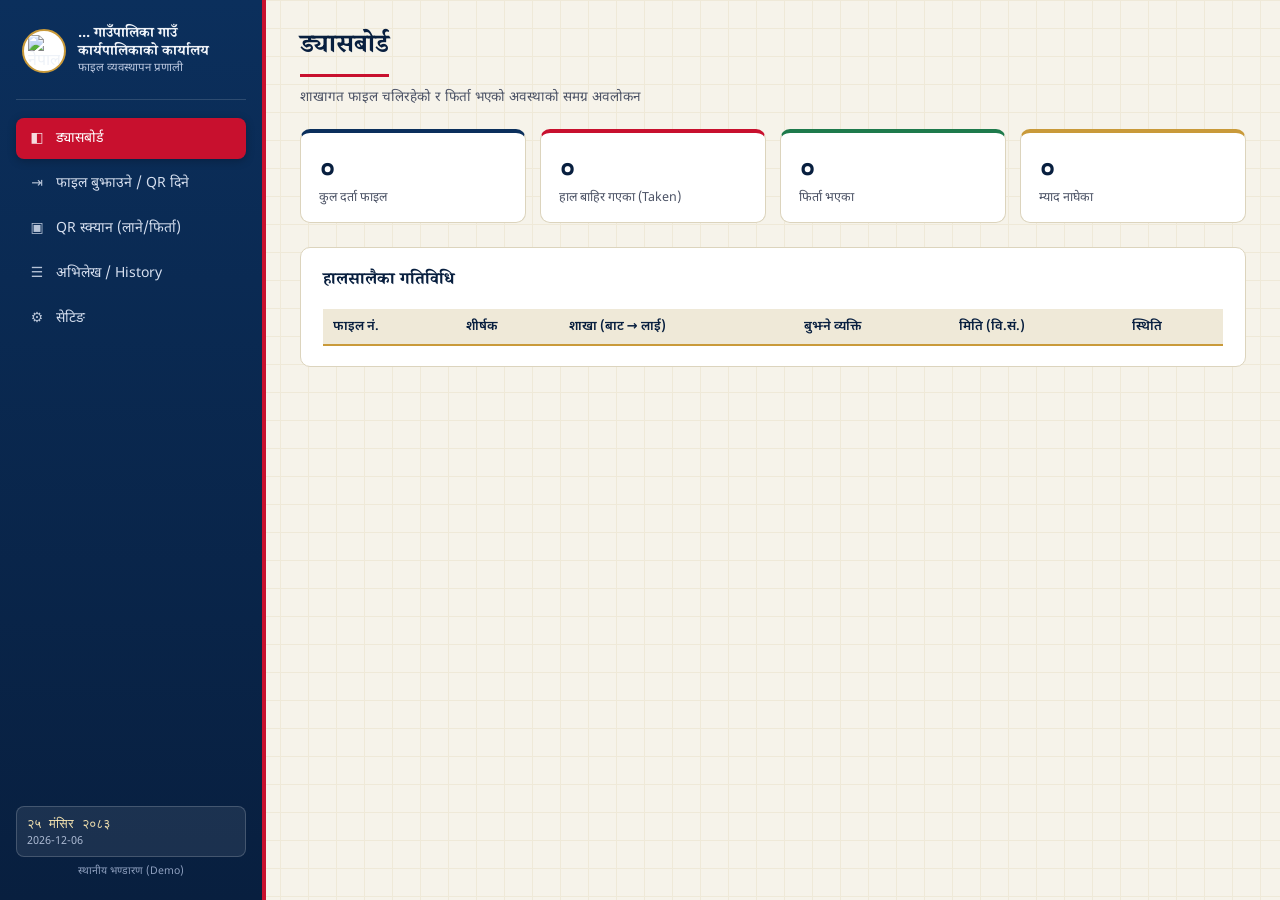
==== index.html @ 173d4f62 "Add files via upload" ====
<!DOCTYPE html>
<html lang="ne">
<head>
<meta charset="UTF-8">
<meta name="viewport" content="width=device-width, initial-scale=1.0">
<title>फाइल व्यवस्थापन प्रणाली | गाउँपालिका</title>
<link rel="preconnect" href="https://fonts.googleapis.com">
<link href="https://fonts.googleapis.com/css2?family=Noto+Sans+Devanagari:wght@400;500;600;700;800&family=Noto+Serif+Devanagari:wght@600;700&family=JetBrains+Mono:wght@400;500&display=swap" rel="stylesheet">
<link rel="stylesheet" href="style.css">
<!-- QR generate -->
<script src="https://cdn.jsdelivr.net/npm/qrcode@1.5.3/build/qrcode.min.js"></script>
<!-- QR scan (camera) -->
<script src="https://unpkg.com/html5-qrcode@2.3.8/html5-qrcode.min.js"></script>
<!-- Firebase (v9 compat, easy to plug-and-play) -->
<script src="https://www.gstatic.com/firebasejs/10.13.0/firebase-app-compat.js"></script>
<script src="https://www.gstatic.com/firebasejs/10.13.0/firebase-firestore-compat.js"></script>
<script src="https://www.gstatic.com/firebasejs/10.13.0/firebase-auth-compat.js"></script>
</head>
<body>

<div class="app-shell">

  <!-- ===== SIDEBAR ===== -->
  <aside class="sidebar">
    <div class="brand">
      <div class="brand-emblem" id="officeLogoWrap">
        <img id="officeLogoImg" src="assets/nepal-emblem.svg" alt="नेपाल सरकार निशान">
      </div>
      <div class="brand-text">
        <span class="brand-office" id="officeNameLabel">... गाउँपालिका</span>
        <span class="brand-sub">फाइल व्यवस्थापन प्रणाली</span>
      </div>
    </div>

    <nav class="nav">
      <button class="nav-item active" data-view="dashboard">
        <span class="nav-ico">◧</span> ड्यासबोर्ड
      </button>
      <button class="nav-item" data-view="issue">
        <span class="nav-ico">⇥</span> फाइल बुझाउने / QR दिने
      </button>
      <button class="nav-item" data-view="scan">
        <span class="nav-ico">▣</span> QR स्क्यान (लाने/फिर्ता)
      </button>
      <button class="nav-item" data-view="records">
        <span class="nav-ico">☰</span> अभिलेख / History
      </button>
      <button class="nav-item" data-view="settings">
        <span class="nav-ico">⚙</span> सेटिङ
      </button>
    </nav>

    <div class="sidebar-foot">
      <div class="date-chip">
        <span class="bs-date" id="bsDateNow">-</span>
        <span class="ad-date" id="adDateNow">-</span>
      </div>
      <div class="storage-note" id="backendBadge">स्थानीय भण्डारण (Demo)</div>
    </div>
  </aside>

  <!-- ===== MAIN ===== -->
  <main class="main">

    <!-- DASHBOARD -->
    <section class="view active" id="view-dashboard">
      <header class="view-head">
        <h1>ड्यासबोर्ड</h1>
        <p>शाखागत फाइल चलिरहेको र फिर्ता भएको अवस्थाको समग्र अवलोकन</p>
      </header>

      <div class="stat-grid" id="statGrid"></div>

      <div class="panel">
        <div class="panel-head">
          <h2>हालसालैका गतिविधि</h2>
        </div>
        <div class="table-wrap">
          <table class="data-table" id="recentTable">
            <thead>
              <tr>
                <th>फाइल नं.</th><th>शीर्षक</th><th>शाखा (बाट → लाई)</th><th>बुझ्ने व्यक्ति</th><th>मिति (वि.सं.)</th><th>स्थिति</th>
              </tr>
            </thead>
            <tbody></tbody>
          </table>
        </div>
      </div>
    </section>

    <!-- ISSUE FILE -->
    <section class="view" id="view-issue">
      <header class="view-head">
        <h1>फाइल बुझाउने र QR उत्पन्न गर्ने</h1>
        <p>फाइल विवरण भरेर बुझाउने बित्तिकै एउटा अद्वितीय QR कोड बन्छ, जुन बुझ्नेले फाइलसँगै बोक्नुपर्छ।</p>
      </header>

      <form class="panel form-grid" id="issueForm">
        <div class="f-field">
          <label>कार्यालयको नाम</label>
          <input type="text" id="f_office" readonly>
        </div>
        <div class="f-field">
          <label>पठाउने शाखा (बाट) *</label>
          <select id="f_fromBranch" required></select>
        </div>
        <div class="f-field">
          <label>बुझाउने शाखा (लाई) *</label>
          <select id="f_toBranch" required></select>
        </div>
        <div class="f-field">
          <label>फाइल / कागजातको शीर्षक *</label>
          <input type="text" id="f_title" placeholder="जस्तै: जग्गा नामसारी सिफारिस फाइल" required>
        </div>
        <div class="f-field">
          <label>फाइल दर्ता नं. / प.सं.</label>
          <input type="text" id="f_regno" placeholder="जस्तै: च.नं. १२३/०८२-८३">
        </div>
        <div class="f-field">
          <label>वर्ग (Category) *</label>
          <select id="f_category" required></select>
        </div>
        <div class="f-field">
          <label>बुझ्ने व्यक्तिको नाम *</label>
          <input type="text" id="f_carrierName" placeholder="पुरा नाम" required>
        </div>
        <div class="f-field">
          <label>बुझ्ने व्यक्तिको किसिम *</label>
          <select id="f_carrierType" required>
            <option value="कर्मचारी">कर्मचारी</option>
            <option value="जनप्रतिनिधि">जनप्रतिनिधि</option>
            <option value="संघसंस्था">संघसंस्था</option>
            <option value="सेवाग्राही">सेवाग्राही / अन्य</option>
          </select>
        </div>
        <div class="f-field">
          <label>सम्पर्क नं.</label>
          <input type="text" id="f_carrierContact" placeholder="98XXXXXXXX">
        </div>
        <div class="f-field">
          <label>फाइल बुझाउने कर्मचारी (Handover गर्ने)</label>
          <input type="text" id="f_handedBy" placeholder="शाखाबाट फाइल दिने कर्मचारीको नाम">
        </div>
        <div class="f-field">
          <label>फिर्ता बुझाउने अन्तिम मिति (अपेक्षित)</label>
          <input type="date" id="f_dueDate">
        </div>
        <div class="f-field span-2">
          <label>कैफियत</label>
          <textarea id="f_remark" rows="2" placeholder="थप विवरण भए यहाँ लेख्नुहोस्"></textarea>
        </div>

        <div class="f-field span-2 photo-field">
          <label>📷 फाइलको फ्रन्ट पेज फोटो <span class="tag-reco">सिफारिस — फिर्ता हुँदा स्वतः चिन्नका लागि</span></label>
          <input type="file" id="f_frontPhoto" accept="image/*" capture="environment">
          <p class="muted">यो फोटो खिचेमा, फिर्ता गर्दा QR नभए पनि मोबाइलबाट फेरि सोही फ्रन्ट पेज खिचेर प्रणालीले स्वतः फाइल पत्ता लगाउन सक्छ।</p>
          <div class="photo-preview hidden" id="frontPhotoPreview"><img id="frontPhotoImg" alt="फ्रन्ट पेज पूर्वावलोकन"></div>
        </div>

        <div class="f-actions span-2">
          <button type="submit" class="btn btn-primary">फाइल दर्ता गरी QR बनाउने</button>
          <button type="reset" class="btn btn-ghost">खाली गर्ने</button>
        </div>
      </form>

      <div class="panel qr-result hidden" id="qrResultPanel">
        <div class="panel-head"><h2>QR कोड तयार भयो</h2></div>
        <div class="qr-result-body">
          <div class="qr-card" id="qrCardPrint">
            <div class="qr-card-top">
              <img src="assets/nepal-emblem.svg" class="qr-card-emblem" alt="">
              <div>
                <div class="qr-card-office" id="qrOffice">-</div>
                <div class="qr-card-title">फाइल ट्र्याकिङ पर्ची</div>
              </div>
            </div>
            <canvas id="qrCanvas"></canvas>
            <div class="qr-card-meta" id="qrMeta"></div>
          </div>
          <div class="qr-actions">
            <button class="btn btn-primary" id="btnPrintQr">प्रिन्ट / डाउनलोड</button>
            <button class="btn btn-ghost" id="btnNewIssue">नयाँ फाइल बुझाउने</button>
          </div>
        </div>
      </div>
    </section>

    <!-- SCAN -->
    <section class="view" id="view-scan">
      <header class="view-head">
        <h1>QR स्क्यान गर्ने</h1>
        <p>फाइल लाँदा वा फिर्ता ल्याउँदा QR स्क्यान गरेर स्वतः लग राख्नुहोस्।</p>
      </header>

      <div class="panel mobile-promo">
        <div class="mobile-promo-text">
          <h2>📱 मोबाइलबाट स्क्यान गर्ने</h2>
          <p>शाखामा गएर फाइल बुझ्दा/फिर्ता गर्दा मोबाइल फोनबाट सिधै स्क्यान गर्न यो लिङ्क खोल्नुहोस्, वा छेउको QR मोबाइलको क्यामेराले स्क्यान गर्नुहोस्।</p>
          <a href="scan.html" target="_blank" class="btn btn-primary">मोबाइल स्क्यान पृष्ठ खोल्ने ↗</a>
          <p class="muted" style="margin-top:8px;">⚠️ धेरै यन्त्र/शाखाबाट एउटै अभिलेख हेर्न चाहनुहुन्छ भने <b>Firebase</b> जडान अनिवार्य छ (Settings मा नोट हेर्नुहोस्) — नत्र प्रत्येक यन्त्रको आ-आफ्नै स्थानीय डेटा हुन्छ।</p>
        </div>
        <div class="mobile-promo-qr">
          <canvas id="mobileLinkQr"></canvas>
          <span>यो QR स्क्यान गरी मोबाइलमा खोल्नुहोस्</span>
        </div>
      </div>

      <div class="panel scan-panel">
        <div class="scan-mode-toggle">
          <button class="chip active" data-mode="taken">फाइल लगेको (Taken)</button>
          <button class="chip" data-mode="returned">फाइल फिर्ता (Returned)</button>
        </div>
        <div id="qr-reader" class="qr-reader-box"></div>
        <div class="scan-manual">
          <label>वा फाइल ID म्यानुअल रूपमा लेख्नुहोस्</label>
          <div class="manual-row">
            <input type="text" id="manualFileId" placeholder="जस्तै: FTS-2083-0001">
            <button class="btn btn-primary" id="btnManualScan">पुष्टि गर्ने</button>
          </div>
        </div>
        <div class="scan-feedback" id="scanFeedback"></div>
      </div>
    </section>

    <!-- RECORDS -->
    <section class="view" id="view-records">
      <header class="view-head">
        <h1>अभिलेख / History</h1>
        <p>सबै फाइल आवागमनको पूर्ण अभिलेख — शाखा, वर्ग, मिति र व्यक्ति अनुसार फिल्टर गर्न मिल्ने।</p>
      </header>

      <div class="panel">
        <div class="filters">
          <select id="filterBranch"><option value="">सबै शाखा</option></select>
          <select id="filterCategory"><option value="">सबै वर्ग</option></select>
          <select id="filterStatus">
            <option value="">सबै स्थिति</option>
            <option value="issued">बुझाइएको</option>
            <option value="taken">लगेको</option>
            <option value="returned">फिर्ता भएको</option>
          </select>
          <input type="text" id="filterSearch" placeholder="शीर्षक / नाम / फाइल ID खोज्नुहोस्">
          <button class="btn btn-ghost" id="btnExportCsv">CSV निकाल्ने</button>
        </div>
        <div class="table-wrap">
          <table class="data-table" id="recordsTable">
            <thead>
              <tr>
                <th>फाइल ID</th><th>शीर्षक</th><th>वर्ग</th><th>शाखा (बाट→लाई)</th>
                <th>बुझ्ने</th><th>किसिम</th><th>बुझाउने कर्मचारी</th>
                <th>दिएको मिति</th><th>लगेको मिति</th><th>फिर्ता मिति</th><th>स्थिति</th>
              </tr>
            </thead>
            <tbody></tbody>
          </table>
        </div>
      </div>
    </section>

    <!-- SETTINGS -->
    <section class="view" id="view-settings">
      <header class="view-head">
        <h1>सेटिङ</h1>
        <p>कार्यालय, शाखा, वर्ग र ब्याकअप/Firebase सम्बन्धी व्यवस्थापन</p>
      </header>

      <div class="settings-grid">

        <div class="panel">
          <div class="panel-head"><h2>कार्यालय विवरण</h2></div>
          <div class="f-field">
            <label>कार्यालयको पुरा नाम</label>
            <input type="text" id="s_officeName" placeholder="जस्तै: xxxx गाउँपालिका गाउँ कार्यपालिकाको कार्यालय">
          </div>
          <div class="f-field">
            <label>ठेगाना (जिल्ला, प्रदेश)</label>
            <input type="text" id="s_officeAddress" placeholder="जस्तै: ...जिल्ला, बागमती प्रदेश">
          </div>
          <div class="f-field">
            <label>कार्यालयको लोगो (राखेमा निशानको सट्टा देखिनेछ)</label>
            <input type="file" id="s_officeLogo" accept="image/*">
          </div>
          <button class="btn btn-primary" id="btnSaveOffice">सुरक्षित गर्ने</button>
        </div>

        <div class="panel">
          <div class="panel-head"><h2>शाखाहरू</h2></div>
          <div class="list-add-row">
            <input type="text" id="newBranchInput" placeholder="नयाँ शाखाको नाम, जस्तै: प्रशासन शाखा">
            <button class="btn btn-primary" id="btnAddBranch">थप्ने</button>
          </div>
          <ul class="tag-list" id="branchList"></ul>
        </div>

        <div class="panel">
          <div class="panel-head"><h2>वर्ग (Category)</h2></div>
          <div class="list-add-row">
            <input type="text" id="newCategoryInput" placeholder="जस्तै: सिफारिस, बजेट, अदालत मुद्दा">
            <button class="btn btn-primary" id="btnAddCategory">थप्ने</button>
          </div>
          <ul class="tag-list" id="categoryList"></ul>
        </div>

        <div class="panel">
          <div class="panel-head"><h2>डेटा भण्डारण (Storage / Firebase)</h2></div>
          <p class="muted">हाल यो Demo ब्राउजरको स्थानीय भण्डारण (localStorage) प्रयोग गर्दैछ। वास्तविक प्रयोगका लागि <code>firebase-config.js</code> मा आफ्नो Firebase Project को config राखेर <code>USE_FIREBASE = true</code> गर्नुहोस्। थप विवरण README.md मा छ।</p>
          <div class="f-field">
            <label>ब्याकअप निकाल्ने (JSON)</label>
            <button class="btn btn-ghost" id="btnBackupJson">पूरा डेटा डाउनलोड गर्ने</button>
          </div>
          <div class="f-field">
            <label>ब्याकअप फर्काउने (JSON Import)</label>
            <input type="file" id="s_restoreFile" accept="application/json">
          </div>
        </div>

      </div>
    </section>

  </main>
</div>

<div class="toast" id="toast"></div>

<script src="bs-date.js"></script>
<script src="image-match.js"></script>
<script src="firebase-config.js"></script>
<script src="app.js"></script>
</body>
</html>
---- style.css ----
:root{
  --navy:#0b2f5c;
  --navy-deep:#081f3f;
  --crimson:#c8102e;
  --crimson-deep:#9c0c23;
  --gold:#c99a3a;
  --paper:#f6f3ea;
  --paper-2:#efe9d8;
  --ink:#1c2230;
  --ink-soft:#4b5265;
  --line:#dcd4bd;
  --ok:#1e7a4c;
  --warn:#b8791a;
  --danger:#b3261e;
  --radius:10px;
  --font-head:'Noto Serif Devanagari', 'Noto Sans Devanagari', serif;
  --font-body:'Noto Sans Devanagari', system-ui, sans-serif;
  --font-mono:'JetBrains Mono', monospace;
}

*{box-sizing:border-box;}
html,body{margin:0;padding:0;}
body{
  font-family:var(--font-body);
  background:var(--paper);
  color:var(--ink);
  background-image:
    linear-gradient(var(--paper-2) 1px, transparent 1px),
    linear-gradient(90deg, var(--paper-2) 1px, transparent 1px);
  background-size:28px 28px;
}

.app-shell{display:flex; min-height:100vh;}

/* ===== SIDEBAR ===== */
.sidebar{
  width:266px; flex-shrink:0;
  background:linear-gradient(180deg,var(--navy) 0%, var(--navy-deep) 100%);
  color:#eef2f8;
  display:flex; flex-direction:column;
  padding:22px 16px;
  position:sticky; top:0; height:100vh;
  border-right:4px solid var(--crimson);
}
.brand{display:flex; align-items:center; gap:12px; padding:4px 6px 22px; border-bottom:1px solid rgba(255,255,255,0.14); margin-bottom:18px;}
.brand-emblem{width:44px; height:44px; border-radius:50%; background:#fff; display:flex; align-items:center; justify-content:center; flex-shrink:0; border:2px solid var(--gold); overflow:hidden;}
.brand-emblem img{width:32px; height:32px; object-fit:contain;}
.brand-text{display:flex; flex-direction:column; line-height:1.25;}
.brand-office{font-family:var(--font-head); font-weight:700; font-size:14.5px;}
.brand-sub{font-size:11.5px; color:#b9c6de;}

.nav{display:flex; flex-direction:column; gap:4px; flex:1;}
.nav-item{
  display:flex; align-items:center; gap:10px;
  background:transparent; border:none; color:#d6dfef;
  padding:11px 12px; border-radius:8px; font-family:var(--font-body);
  font-size:14px; cursor:pointer; text-align:left;
}
.nav-item .nav-ico{width:18px; text-align:center; opacity:.85;}
.nav-item:hover{background:rgba(255,255,255,0.08);}
.nav-item.active{background:var(--crimson); color:#fff; box-shadow:0 2px 8px rgba(0,0,0,.25);}

.sidebar-foot{margin-top:16px; display:flex; flex-direction:column; gap:8px;}
.date-chip{
  background:rgba(255,255,255,0.08); border:1px solid rgba(255,255,255,0.18);
  border-radius:8px; padding:8px 10px; display:flex; flex-direction:column; gap:2px;
}
.bs-date{font-family:var(--font-mono); font-size:13px; color:#f4e3b0;}
.ad-date{font-size:11px; color:#a8b6cf;}
.storage-note{font-size:10.5px; color:#8fa0bf; text-align:center;}

/* ===== MAIN ===== */
.main{flex:1; padding:28px 34px; max-width:1180px;}
.view{display:none;}
.view.active{display:block; animation:fadeIn .25s ease;}
@keyframes fadeIn{from{opacity:0; transform:translateY(4px);} to{opacity:1; transform:translateY(0);}}

.view-head h1{
  font-family:var(--font-head); font-size:26px; margin:0 0 4px; color:var(--navy-deep);
  border-bottom:3px solid var(--crimson); display:inline-block; padding-bottom:6px;
}
.view-head p{color:var(--ink-soft); font-size:13.5px; margin:8px 0 22px;}

/* stat cards */
.stat-grid{display:grid; grid-template-columns:repeat(4,1fr); gap:14px; margin-bottom:24px;}
.stat-card{
  background:#fff; border:1px solid var(--line); border-radius:var(--radius);
  padding:16px 18px; border-top:4px solid var(--navy);
}
.stat-card.crimson{border-top-color:var(--crimson);}
.stat-card.gold{border-top-color:var(--gold);}
.stat-card.ok{border-top-color:var(--ok);}
.stat-card .num{font-family:var(--font-mono); font-size:28px; font-weight:600; color:var(--navy-deep);}
.stat-card .lbl{font-size:12.5px; color:var(--ink-soft); margin-top:4px;}

/* panel */
.panel{
  background:#fff; border:1px solid var(--line); border-radius:var(--radius);
  padding:20px 22px; margin-bottom:20px;
}
.panel-head h2{font-family:var(--font-head); font-size:17px; margin:0 0 14px; color:var(--navy-deep);}

/* table */
.table-wrap{overflow-x:auto;}
.data-table{width:100%; border-collapse:collapse; font-size:13px;}
.data-table th{
  text-align:left; background:var(--paper-2); color:var(--navy-deep);
  padding:9px 10px; font-family:var(--font-body); font-weight:600;
  border-bottom:2px solid var(--gold); white-space:nowrap;
}
.data-table td{padding:9px 10px; border-bottom:1px solid var(--line); white-space:nowrap;}
.data-table td.mono{font-family:var(--font-mono);}
.data-table tbody tr:hover{background:#faf7ee;}
.status-pill{padding:3px 9px; border-radius:20px; font-size:11.5px; font-weight:600;}
.status-issued{background:#fdf1de; color:var(--warn);}
.status-taken{background:#fde8e6; color:var(--danger);}
.status-returned{background:#e4f4ea; color:var(--ok);}

/* form */
.form-grid{display:grid; grid-template-columns:1fr 1fr; gap:16px 20px;}
.f-field{display:flex; flex-direction:column; gap:6px;}
.f-field.span-2{grid-column:1/-1;}
.f-field label{font-size:12.5px; font-weight:600; color:var(--ink-soft);}
input[type=text], input[type=date], input[type=file], select, textarea{
  font-family:var(--font-body); font-size:14px; padding:9px 11px;
  border:1px solid var(--line); border-radius:7px; background:#fdfcf8; color:var(--ink);
}
input:focus, select:focus, textarea:focus{outline:2px solid var(--navy); outline-offset:1px;}
.f-actions{display:flex; gap:12px; margin-top:6px;}
.photo-field .tag-reco{font-size:10.5px; font-weight:600; color:var(--crimson); background:#fde8e6; padding:2px 7px; border-radius:10px; margin-left:6px;}
.photo-preview{margin-top:8px;}
.photo-preview img{max-width:200px; border-radius:8px; border:2px solid var(--navy);}

.btn{
  font-family:var(--font-body); font-size:13.5px; font-weight:600;
  padding:10px 18px; border-radius:7px; border:1px solid transparent; cursor:pointer;
}
.btn-primary{background:var(--navy); color:#fff;}
.btn-primary:hover{background:var(--navy-deep);}
.btn-ghost{background:#fff; color:var(--navy); border-color:var(--navy);}
.btn-ghost:hover{background:var(--paper-2);}

/* QR card */
.qr-result-body{display:flex; gap:26px; align-items:flex-start; flex-wrap:wrap;}
.qr-card{
  width:300px; border:2px solid var(--navy); border-radius:8px; padding:16px;
  background:#fff; position:relative;
}
.qr-card::before{
  content:""; position:absolute; inset:6px; border:1px dashed var(--gold); border-radius:5px; pointer-events:none;
}
.qr-card-top{display:flex; align-items:center; gap:10px; margin-bottom:10px;}
.qr-card-emblem{width:30px; height:30px;}
.qr-card-office{font-family:var(--font-head); font-weight:700; font-size:12.5px; color:var(--navy-deep);}
.qr-card-title{font-size:11px; color:var(--crimson); font-weight:600;}
#qrCanvas{display:block; margin:6px auto;}
.qr-card-meta{font-size:11px; font-family:var(--font-mono); color:var(--ink-soft); line-height:1.7; margin-top:8px; white-space:pre-line;}
.qr-actions{display:flex; flex-direction:column; gap:10px; padding-top:8px;}
.hidden{display:none !important;}

/* mobile promo */
.mobile-promo{display:flex; gap:22px; align-items:center; flex-wrap:wrap; border-top:4px solid var(--crimson);}
.mobile-promo-text{flex:1; min-width:260px;}
.mobile-promo-text h2{font-family:var(--font-head); font-size:16.5px; color:var(--navy-deep); margin:0 0 8px;}
.mobile-promo-text p{font-size:13px; color:var(--ink-soft); margin:0 0 12px; line-height:1.6;}
.mobile-promo-qr{display:flex; flex-direction:column; align-items:center; gap:6px; text-align:center;}
.mobile-promo-qr span{font-size:11px; color:var(--ink-soft); max-width:120px;}

/* scan */
.scan-mode-toggle{display:flex; gap:10px; margin-bottom:16px;}
.chip{
  padding:8px 16px; border-radius:20px; border:1px solid var(--navy); background:#fff;
  color:var(--navy); font-weight:600; font-size:13px; cursor:pointer;
}
.chip.active{background:var(--navy); color:#fff;}
.qr-reader-box{width:100%; max-width:420px; border:2px solid var(--line); border-radius:8px; overflow:hidden; margin-bottom:16px;}
.scan-manual{background:var(--paper-2); padding:14px; border-radius:8px; margin-bottom:14px;}
.scan-manual label{display:block; font-size:12.5px; font-weight:600; margin-bottom:8px; color:var(--ink-soft);}
.manual-row{display:flex; gap:10px;}
.manual-row input{flex:1;}
.scan-feedback{font-size:14px; font-weight:600; min-height:22px;}
.scan-feedback.ok{color:var(--ok);}
.scan-feedback.err{color:var(--danger);}

/* records filters */
.filters{display:flex; gap:10px; flex-wrap:wrap; margin-bottom:16px;}
.filters select, .filters input{min-width:150px;}
.filters #filterSearch{flex:1; min-width:200px;}

/* settings */
.settings-grid{display:grid; grid-template-columns:1fr 1fr; gap:18px;}
.list-add-row{display:flex; gap:10px; margin-bottom:12px;}
.list-add-row input{flex:1;}
.tag-list{list-style:none; margin:0; padding:0; display:flex; flex-direction:column; gap:6px; max-height:220px; overflow-y:auto;}
.tag-list li{
  display:flex; justify-content:space-between; align-items:center;
  background:var(--paper-2); padding:8px 12px; border-radius:6px; font-size:13.5px;
}
.tag-list button{background:none; border:none; color:var(--crimson); cursor:pointer; font-weight:700;}
.muted{font-size:12.5px; color:var(--ink-soft); line-height:1.7;}
code{background:var(--paper-2); padding:1px 5px; border-radius:4px; font-family:var(--font-mono);}

/* toast */
.toast{
  position:fixed; bottom:22px; right:22px; background:var(--navy-deep); color:#fff;
  padding:12px 18px; border-radius:8px; font-size:13.5px; box-shadow:0 6px 18px rgba(0,0,0,.25);
  transform:translateY(120%); opacity:0; transition:all .3s ease; z-index:999;
}
.toast.show{transform:translateY(0); opacity:1;}

@media(max-width:900px){
  .app-shell{flex-direction:column;}
  .sidebar{width:100%; height:auto; position:relative;}
  .stat-grid, .form-grid, .settings-grid{grid-template-columns:1fr;}
  .main{padding:18px;}
}

@media print{
  .sidebar, .view-head, .qr-actions, #issueForm{display:none !important;}
  .panel{border:none; box-shadow:none;}
  body{background:#fff;}
}
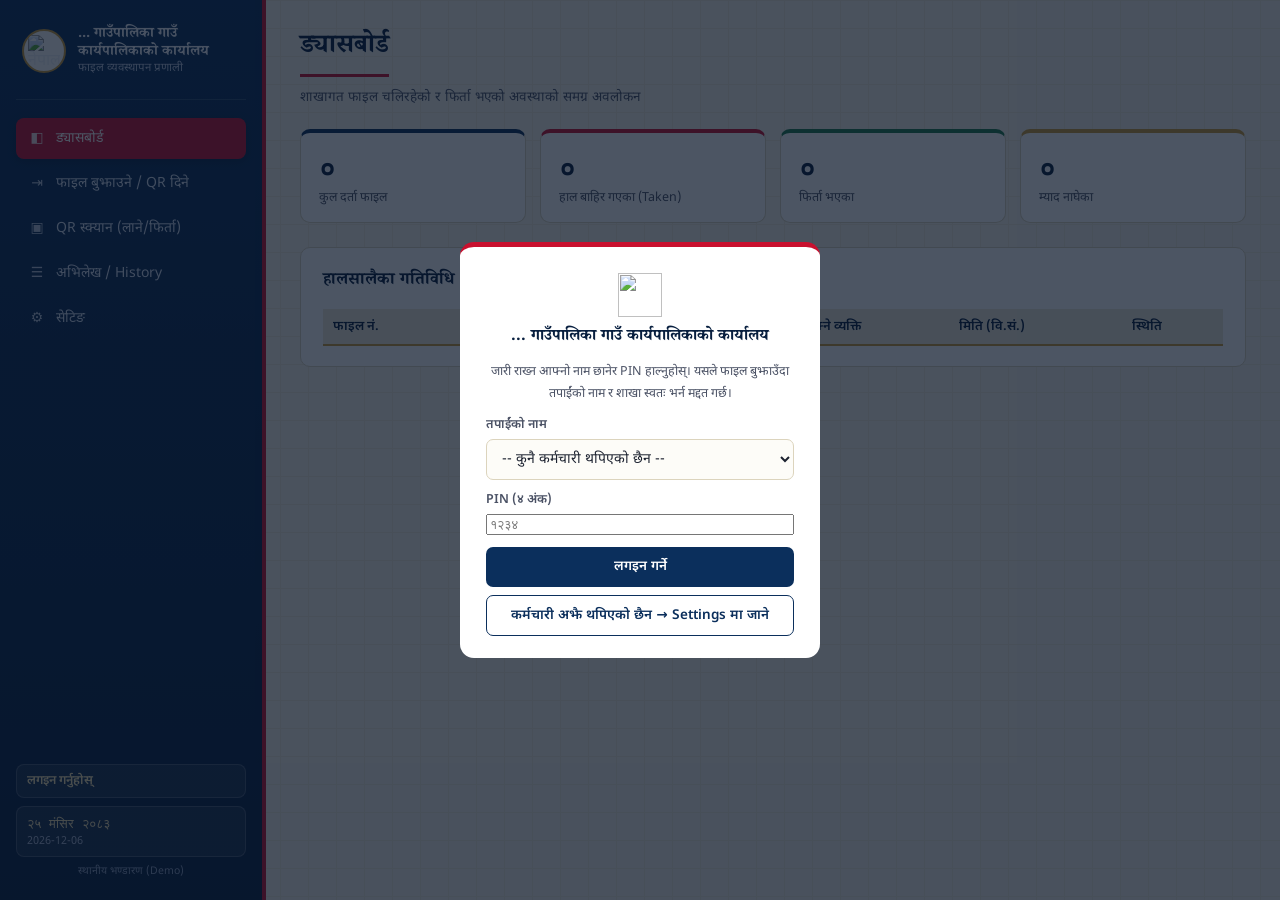
==== commit 5d68ccd2: "Add files via upload" ====
--- a/index.html
+++ b/index.html
@@ -51,6 +51,10 @@
     </nav>
 
     <div class="sidebar-foot">
+      <div class="session-chip" id="sessionChip">
+        <span id="sessionName">लगइन गर्नुहोस्</span>
+        <button id="btnLogout" class="session-logout hidden">लगआउट</button>
+      </div>
       <div class="date-chip">
         <span class="bs-date" id="bsDateNow">-</span>
         <span class="ad-date" id="adDateNow">-</span>
@@ -101,7 +105,7 @@
           <input type="text" id="f_office" readonly>
         </div>
         <div class="f-field">
-          <label>पठाउने शाखा (बाट) *</label>
+          <label>पठाउने शाखा (बाट) * <button type="button" class="link-btn" id="btnUnlockFromBranch">बदल्नुहोस्</button></label>
           <select id="f_fromBranch" required></select>
         </div>
         <div class="f-field">
@@ -121,8 +125,9 @@
           <select id="f_category" required></select>
         </div>
         <div class="f-field">
-          <label>बुझ्ने व्यक्तिको नाम *</label>
-          <input type="text" id="f_carrierName" placeholder="पुरा नाम" required>
+          <label>बुझ्ने व्यक्तिको नाम * <span class="hint-inline">पहिले नै दर्ता भएको नाम टाइप गरे बाँकी विवरण आफै भरिन्छ</span></label>
+          <input type="text" id="f_carrierName" list="carrierDatalist" placeholder="नाम टाइप गर्नुहोस्..." autocomplete="off" required>
+          <datalist id="carrierDatalist"></datalist>
         </div>
         <div class="f-field">
           <label>बुझ्ने व्यक्तिको किसिम *</label>
@@ -138,12 +143,12 @@
           <input type="text" id="f_carrierContact" placeholder="98XXXXXXXX">
         </div>
         <div class="f-field">
-          <label>फाइल बुझाउने कर्मचारी (Handover गर्ने)</label>
-          <input type="text" id="f_handedBy" placeholder="शाखाबाट फाइल दिने कर्मचारीको नाम">
-        </div>
-        <div class="f-field">
-          <label>फिर्ता बुझाउने अन्तिम मिति (अपेक्षित)</label>
-          <input type="date" id="f_dueDate">
+          <label>फाइल बुझाउने कर्मचारी (Handover गर्ने) <button type="button" class="link-btn" id="btnUnlockHandedBy">बदल्नुहोस्</button></label>
+          <input type="text" id="f_handedBy" placeholder="लगइन गरेपछि स्वतः भरिन्छ" readonly>
+        </div>
+        <div class="f-field">
+          <label>फिर्ता बुझाउने अन्तिम मिति (अपेक्षित) <span class="hint-inline">डिफल्ट: २४ घण्टापछि</span></label>
+          <input type="datetime-local" id="f_dueDate">
         </div>
         <div class="f-field span-2">
           <label>कैफियत</label>
@@ -197,6 +202,7 @@
           <h2>📱 मोबाइलबाट स्क्यान गर्ने</h2>
           <p>शाखामा गएर फाइल बुझ्दा/फिर्ता गर्दा मोबाइल फोनबाट सिधै स्क्यान गर्न यो लिङ्क खोल्नुहोस्, वा छेउको QR मोबाइलको क्यामेराले स्क्यान गर्नुहोस्।</p>
           <a href="scan.html" target="_blank" class="btn btn-primary">मोबाइल स्क्यान पृष्ठ खोल्ने ↗</a>
+          <a href="quick.html" target="_blank" class="btn btn-ghost" style="margin-left:8px;">⚡ फास्ट-ट्र्याक (१ मिनेटमा, नपढेकाले पनि) ↗</a>
           <p class="muted" style="margin-top:8px;">⚠️ धेरै यन्त्र/शाखाबाट एउटै अभिलेख हेर्न चाहनुहुन्छ भने <b>Firebase</b> जडान अनिवार्य छ (Settings मा नोट हेर्नुहोस्) — नत्र प्रत्येक यन्त्रको आ-आफ्नै स्थानीय डेटा हुन्छ।</p>
         </div>
         <div class="mobile-promo-qr">
@@ -302,6 +308,25 @@
         </div>
 
         <div class="panel">
+          <div class="panel-head"><h2>कर्मचारी (लगइन/Handover का लागि)</h2></div>
+          <p class="muted">यहाँ थपिएका कर्मचारीले मात्र प्रणालीमा "लगइन" गरी फाइल बुझाउँदा आफ्नो नाम/शाखा स्वतः भर्न सक्छन्।</p>
+          <div class="mini-form">
+            <input type="text" id="newEmpName" placeholder="कर्मचारीको नाम">
+            <select id="newEmpBranch"></select>
+            <input type="text" id="newEmpPin" placeholder="PIN (४ अंक)" maxlength="4" inputmode="numeric">
+            <input type="file" id="newEmpPhoto" accept="image/*" capture="user" title="फोटो (फास्ट-ट्र्याक लगइनमा देखिन्छ)">
+            <button class="btn btn-primary" id="btnAddEmployee">थप्ने</button>
+          </div>
+          <ul class="tag-list" id="employeeList"></ul>
+        </div>
+
+        <div class="panel">
+          <div class="panel-head"><h2>लग्ने व्यक्ति डाइरेक्टरी (Carrier)</h2></div>
+          <p class="muted">बुझ्ने व्यक्तिको नाम फारममा टाइप गर्दा यहाँबाट स्वतः सुझाव र विवरण (किसिम/सम्पर्क/शाखा) भरिन्छ। फारमबाट नयाँ नाम भरे स्वतः यहाँ थपिन्छ।</p>
+          <ul class="tag-list" id="carrierDirList"></ul>
+        </div>
+
+        <div class="panel">
           <div class="panel-head"><h2>डेटा भण्डारण (Storage / Firebase)</h2></div>
           <p class="muted">हाल यो Demo ब्राउजरको स्थानीय भण्डारण (localStorage) प्रयोग गर्दैछ। वास्तविक प्रयोगका लागि <code>firebase-config.js</code> मा आफ्नो Firebase Project को config राखेर <code>USE_FIREBASE = true</code> गर्नुहोस्। थप विवरण README.md मा छ।</p>
           <div class="f-field">
@@ -318,6 +343,25 @@
     </section>
 
   </main>
+</div>
+
+<div class="modal-overlay hidden" id="loginModal">
+  <div class="modal-box">
+    <div class="modal-emblem"><img src="assets/nepal-emblem.svg" alt=""></div>
+    <h2 id="loginOfficeName">... गाउँपालिका</h2>
+    <p class="muted">जारी राख्न आफ्नो नाम छानेर PIN हाल्नुहोस्। यसले फाइल बुझाउँदा तपाईंको नाम र शाखा स्वतः भर्न मद्दत गर्छ।</p>
+    <div class="f-field">
+      <label>तपाईंको नाम</label>
+      <select id="loginEmployeeSelect"></select>
+    </div>
+    <div class="f-field">
+      <label>PIN (४ अंक)</label>
+      <input type="password" id="loginPin" maxlength="4" inputmode="numeric" placeholder="१२३४">
+    </div>
+    <div id="loginError" class="login-error hidden"></div>
+    <button class="btn btn-primary" id="btnDoLogin" style="width:100%;">लगइन गर्ने</button>
+    <button class="btn btn-ghost" id="btnSkipLogin" style="width:100%; margin-top:8px;">कर्मचारी अझै थपिएको छैन → Settings मा जाने</button>
+  </div>
 </div>
 
 <div class="toast" id="toast"></div>
--- a/style.css
+++ b/style.css
@@ -69,6 +69,35 @@
 .ad-date{font-size:11px; color:#a8b6cf;}
 .storage-note{font-size:10.5px; color:#8fa0bf; text-align:center;}
 
+.session-chip{
+  background:rgba(255,255,255,0.08); border:1px solid rgba(255,255,255,0.18);
+  border-radius:8px; padding:8px 10px; display:flex; justify-content:space-between; align-items:center; gap:6px;
+}
+.session-chip span{font-size:12.5px; color:#f4e3b0; font-weight:600;}
+.session-logout{background:none; border:1px solid rgba(255,255,255,0.3); color:#d6dfef; font-size:10.5px; padding:3px 8px; border-radius:12px; cursor:pointer;}
+
+/* login modal */
+.modal-overlay{
+  position:fixed; inset:0; background:rgba(8,20,40,0.72); z-index:1000;
+  display:flex; align-items:center; justify-content:center; padding:16px;
+}
+.modal-box{
+  background:#fff; border-radius:14px; padding:26px 26px 22px; width:100%; max-width:360px;
+  border-top:5px solid var(--crimson); text-align:center;
+}
+.modal-emblem img{width:44px; height:44px; margin-bottom:8px;}
+.modal-box h2{font-family:var(--font-head); font-size:16px; color:var(--navy-deep); margin:0 0 6px;}
+.modal-box .f-field{text-align:left; margin-bottom:12px;}
+.modal-box select, .modal-box input{width:100%;}
+.login-error{color:var(--danger); font-size:12.5px; margin-bottom:10px;}
+
+.link-btn{background:none; border:none; color:var(--navy); font-size:11px; text-decoration:underline; cursor:pointer; font-weight:600; padding:0; margin-left:6px;}
+.hint-inline{font-size:10.5px; color:var(--ink-soft); font-weight:400; margin-left:6px;}
+
+.mini-form{display:grid; grid-template-columns:1.3fr 1fr 0.8fr 1fr auto; gap:8px; margin-bottom:12px;}
+.mini-form input, .mini-form select{width:100%;}
+@media(max-width:760px){ .mini-form{grid-template-columns:1fr 1fr;} }
+
 /* ===== MAIN ===== */
 .main{flex:1; padding:28px 34px; max-width:1180px;}
 .view{display:none;}
